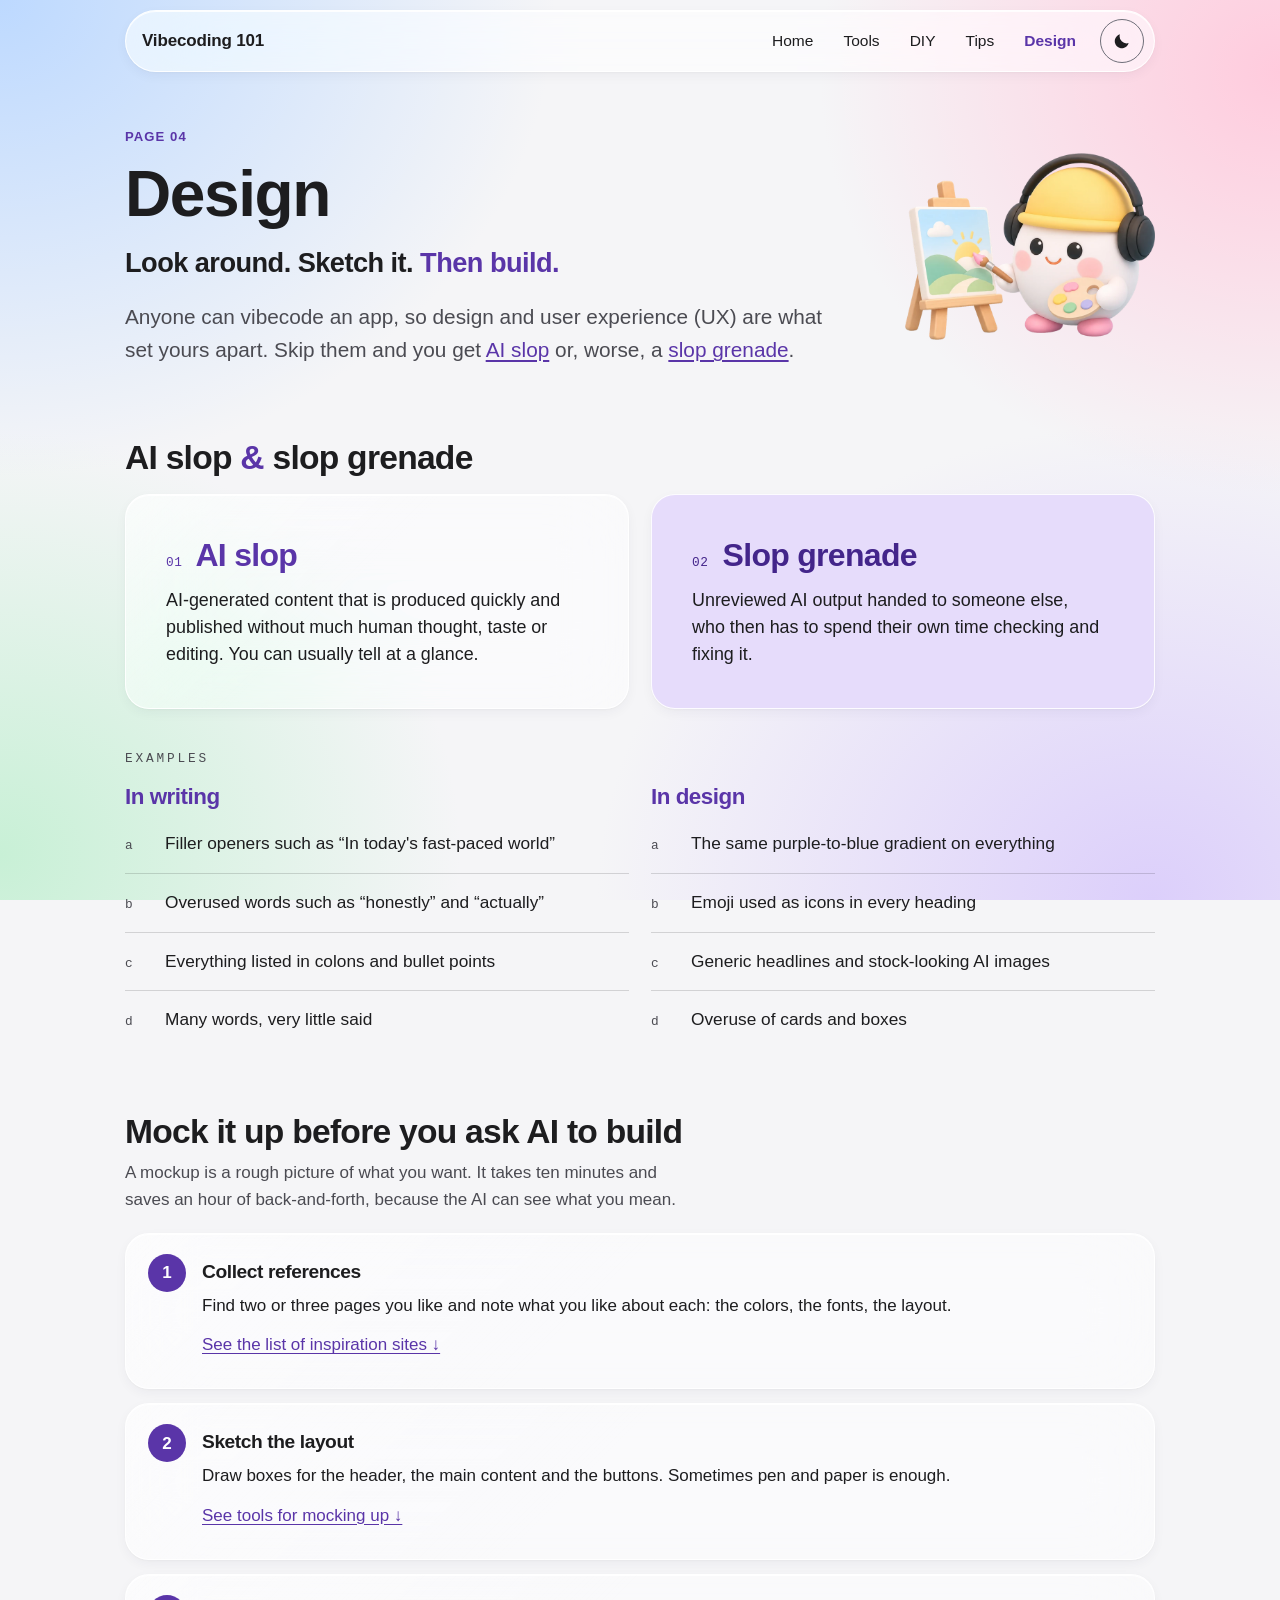
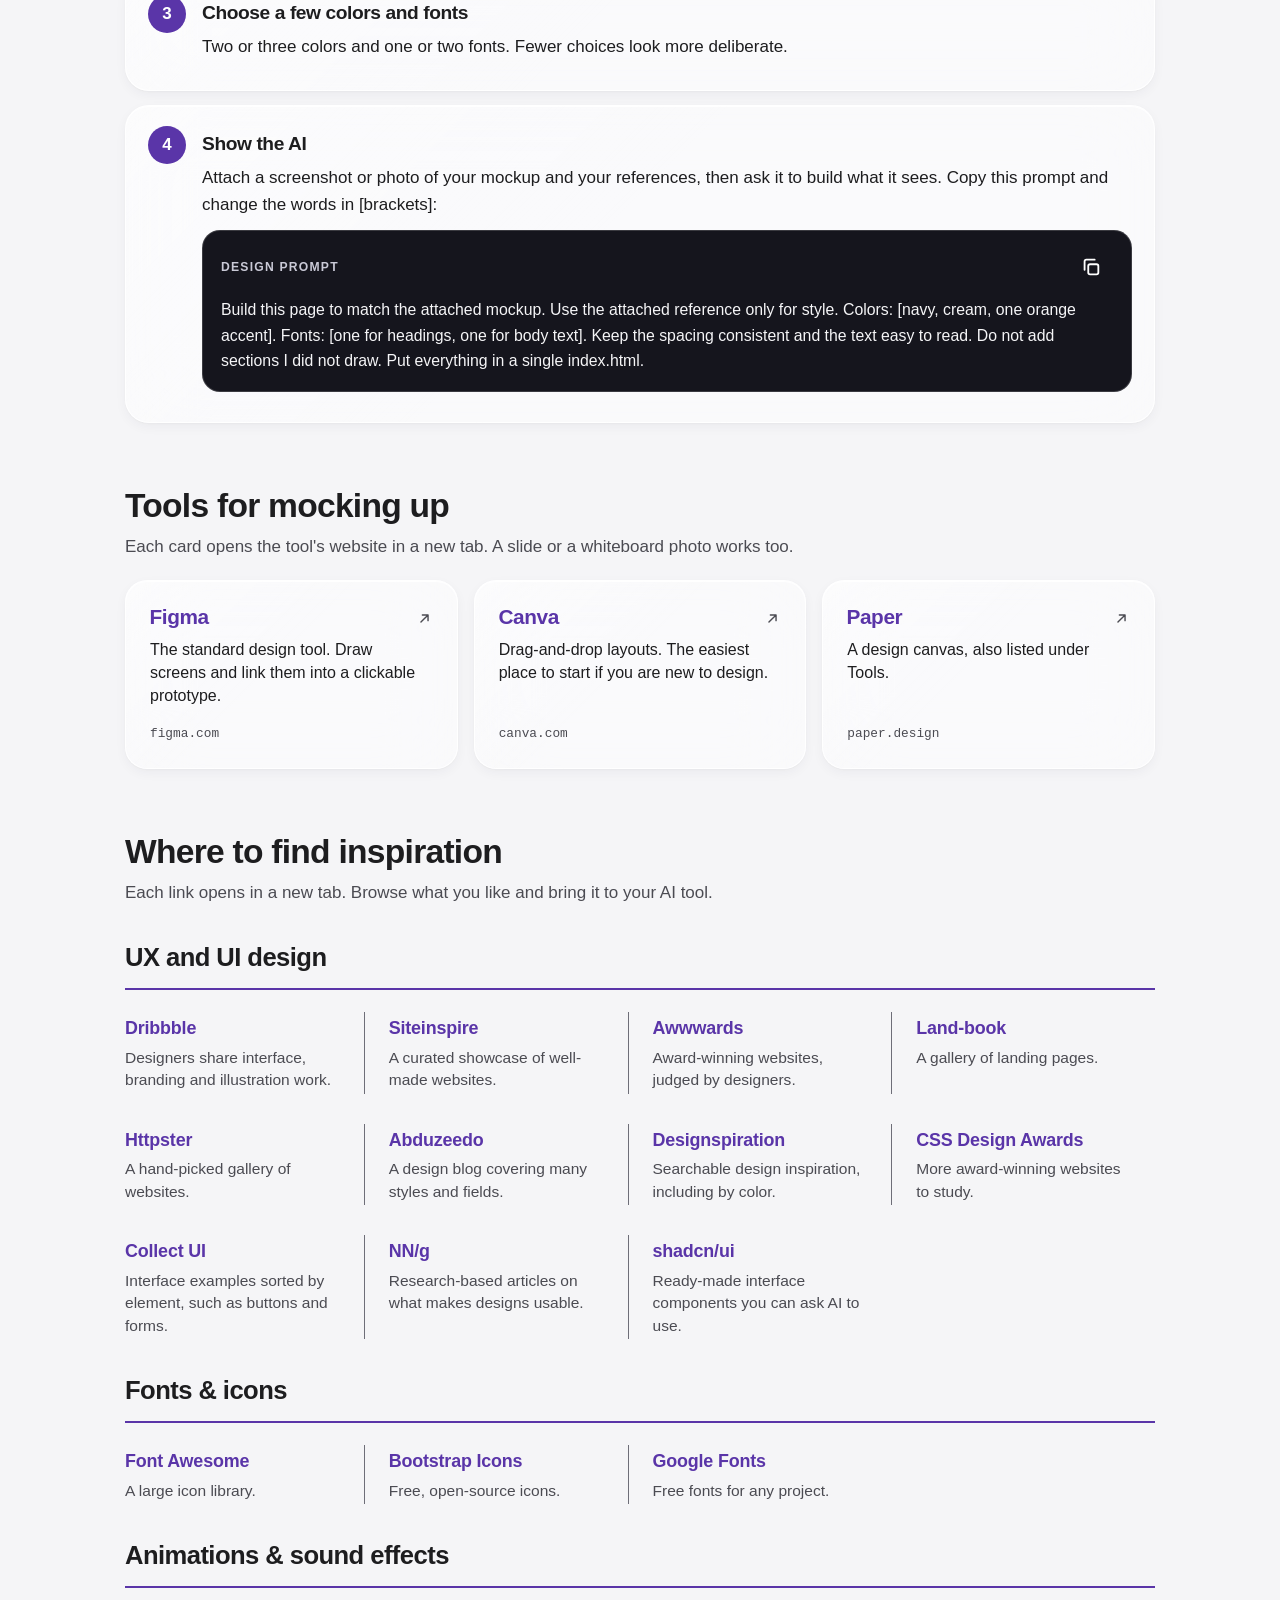
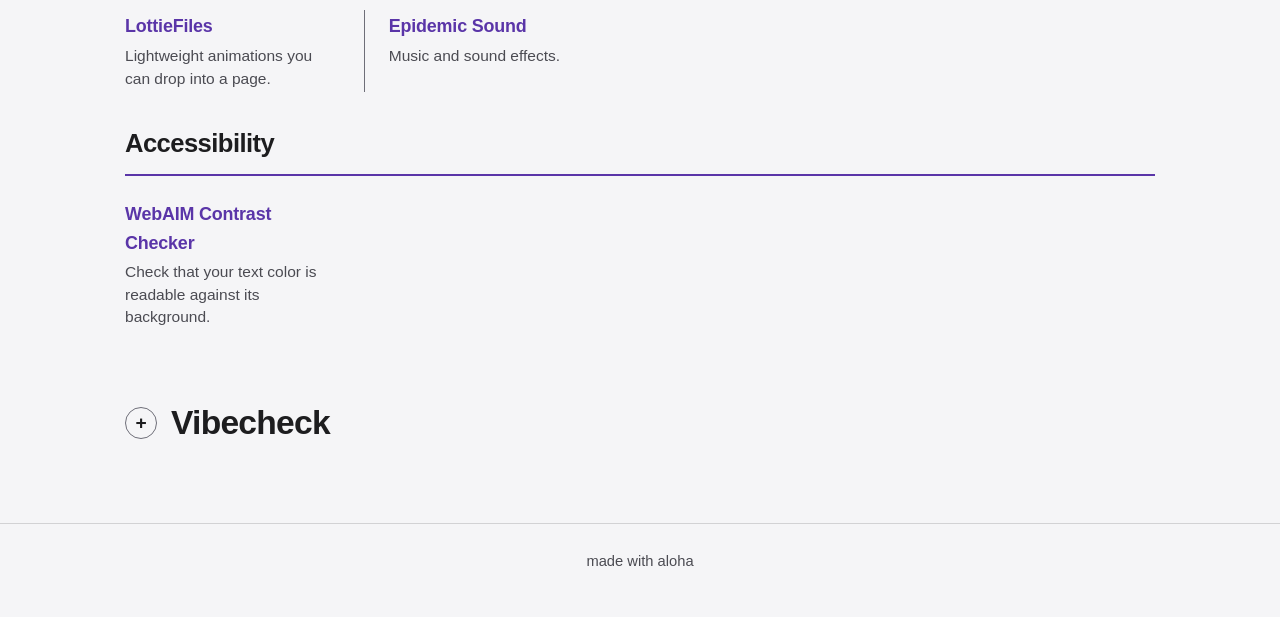
==== design.html @ 9051c8e0 "Subtler shadows, glassier surfaces, gentle hover tint, lighter set buttons and slop grenade card Co-" ====
<!DOCTYPE html>
<html lang="en">
<head>
  <meta charset="UTF-8">
  <meta name="viewport" content="width=device-width, initial-scale=1">
  <title>Design | Vibecoding 101</title>
  <meta name="description" content="Why design matters in the age of AI, what AI slop is, how to mock up an idea before building, and where to find inspiration.">
  <meta name="color-scheme" content="light dark">
  <link rel="icon" type="image/png" href="favicon.png?v=4">
  <link rel="apple-touch-icon" href="apple-touch-icon.png?v=4">
  <script>
    (function () {
      var t = null;
      try { t = localStorage.getItem('vc101-theme'); } catch (e) {}
      if (!t) t = window.matchMedia && window.matchMedia('(prefers-color-scheme: dark)').matches ? 'dark' : 'light';
      document.documentElement.setAttribute('data-theme', t);
    })();
  </script>
  <link rel="stylesheet" href="style.css?v=28">
</head>
<body>
  <a class="skip" href="#main">Skip to main content</a>
  <header class="topbar">
    <div class="wrap">
      <div class="bar glass">
        <a class="brand" href="./">Vibecoding 101</a>
        <button class="menu-btn" id="menuBtn" type="button" aria-label="Menu" aria-expanded="false" aria-controls="mainNav">
          <svg viewBox="0 0 24 24" aria-hidden="true" fill="none" stroke="currentColor" stroke-width="2" stroke-linecap="round"><path d="M4 7h16M4 12h16M4 17h16"/></svg>
        </button>
        <nav aria-label="Main" id="mainNav"><ul class="nav"><li><a href="./" title="Home"><svg class="nav-ico" viewBox="0 0 24 24" aria-hidden="true"><path d="M4 11l8-7 8 7v8a1 1 0 0 1-1 1h-4v-6H9v6H5a1 1 0 0 1-1-1z"/></svg><span class="nav-txt">Home</span></a></li><li><a href="tools" title="Tools"><svg class="nav-ico" viewBox="0 0 24 24" aria-hidden="true"><path d="M14.5 6.5a4 4 0 0 0-5.2 5.2L4 17v3h3l5.3-5.3a4 4 0 0 0 5.2-5.2l-2.6 2.6-2.4-.6-.6-2.4z"/></svg><span class="nav-txt">Tools</span></a></li><li><a href="diy" title="DIY"><svg class="nav-ico" viewBox="0 0 24 24" aria-hidden="true"><path d="M9 8l-4 4 4 4M15 8l4 4-4 4"/></svg><span class="nav-txt">DIY</span></a></li><li><a href="tips" title="Tips"><svg class="nav-ico" viewBox="0 0 24 24" aria-hidden="true"><path d="M9 18h6M10 21h4M12 3a6 6 0 0 0-3.5 10.9c.6.5 1 1.2 1 2.1h5c0-.9.4-1.6 1-2.1A6 6 0 0 0 12 3z"/></svg><span class="nav-txt">Tips</span></a></li><li><a href="design" title="Design" aria-current="page"><svg class="nav-ico" viewBox="0 0 24 24" aria-hidden="true"><path d="M4 20l1-4L16 5l3 3L8 19zM14 7l3 3"/></svg><span class="nav-txt">Design</span></a></li></ul></nav>
        <button class="theme" id="themeToggle" type="button" aria-label="Switch to dark mode">
          <svg class="moon" viewBox="0 0 24 24" aria-hidden="true" fill="currentColor"><path d="M20 14.5A8.5 8.5 0 0 1 9.5 4a8.5 8.5 0 1 0 10.5 10.5z"/></svg>
          <svg class="sun" viewBox="0 0 24 24" aria-hidden="true" fill="none" stroke="currentColor" stroke-width="2" stroke-linecap="round" hidden><circle cx="12" cy="12" r="4"/><path d="M12 2v2M12 20v2M2 12h2M20 12h2M5 5l1.5 1.5M17.5 17.5 19 19M19 5l-1.5 1.5M6.5 17.5 5 19"/></svg>
        </button>
      </div>
    </div>
  </header>
  <main id="main" class="wrap">
    <section class="hero" aria-labelledby="h1">
      <div>
        <p class="eyebrow">Page 04</p>
        <h1 id="h1">Design</h1>
        <p class="tagline">Look around. Sketch it. <span class="hl">Then build.</span></p>
        <p class="lede">Anyone can vibecode an app, so design and user experience (UX) are what set yours apart. Skip them and you get <a href="https://simonwillison.net/2024/May/8/slop/" target="_blank" rel="noopener">AI slop<span class="sr-only"> (opens in a new tab)</span></a> or, worse, a <a href="https://tech.co/news/what-is-slop-grenade" target="_blank" rel="noopener">slop grenade<span class="sr-only"> (opens in a new tab)</span></a>.</p>
      </div>
      <img class="hero-art md" src="images/mascot-design.webp?v=3" alt="" width="720" height="540">
    </section>

    <section aria-labelledby="slop-h">
      <h2 id="slop-h">AI slop <span class="hl">&amp;</span> slop grenade</h2>
      <div class="slop-cards">
        <div class="slop-card glass">
          <h3><span class="n" aria-hidden="true">01</span> AI slop</h3>
          <p>AI-generated content that is produced quickly and published without much human thought, taste or editing. You can usually tell at a glance.</p>
        </div>
        <div class="slop-card solid">
          <h3><span class="n" aria-hidden="true">02</span> Slop grenade</h3>
          <p>Unreviewed AI output handed to someone else, who then has to spend their own time checking and fixing it.</p>
        </div>
      </div>
      <p class="mono-label">Examples</p>
      <div class="spot-cols">
        <div>
          <h3>In writing</h3>
          <ol class="spot">
            <li>Filler openers such as &ldquo;In today's fast-paced world&rdquo;</li>
            <li>Overused words such as &ldquo;honestly&rdquo; and &ldquo;actually&rdquo;</li>
            <li>Everything listed in colons and bullet points</li>
            <li>Many words, very little said</li>
          </ol>
        </div>
        <div>
          <h3>In design</h3>
          <ol class="spot">
            <li>The same purple-to-blue gradient on everything</li>
            <li>Emoji used as icons in every heading</li>
            <li>Generic headlines and stock-looking AI images</li>
            <li>Overuse of cards and boxes</li>
          </ol>
        </div>
      </div>
    </section>

    <section aria-labelledby="mock-h">
      <h2 id="mock-h">Mock it up before you ask AI to build</h2>
      <p class="note">A mockup is a rough picture of what you want. It takes ten minutes and saves an hour of back&#8209;and&#8209;forth, because the AI can see what you mean.</p>
      <ol class="steps">
        <li class="glass">
          <h3>Collect references</h3>
          <p>Find two or three pages you like and note what you like about each: the colors, the fonts, the layout.</p>
          <p><a href="#insp-h">See the list of inspiration sites &darr;</a></p>
        </li>
        <li class="glass">
          <h3>Sketch the layout</h3>
          <p>Draw boxes for the header, the main content and the buttons. Sometimes pen and paper is enough.</p>
          <p><a href="#mocktools-h">See tools for mocking up &darr;</a></p>
        </li>
        <li class="glass">
          <h3>Choose a few colors and fonts</h3>
          <p>Two or three colors and one or two fonts. Fewer choices look more deliberate.</p>
        </li>
        <li class="glass">
          <h3>Show the AI</h3>
          <p>Attach a screenshot or photo of your mockup and your references, then ask it to build what it sees. Copy this prompt and change the words in [brackets]:</p>
          <div class="prompt">
            <div class="prompt-head"><span class="prompt-label">Design prompt</span><button class="copy" type="button" data-copy="p6" aria-label="Copy design prompt"><svg class="i-copy" viewBox="0 0 24 24" aria-hidden="true"><rect x="9" y="9" width="11" height="11" rx="2"/><path d="M5 15V6a2 2 0 0 1 2-2h9"/></svg><svg class="i-done" viewBox="0 0 24 24" aria-hidden="true"><path d="M5 12.5l4.5 4.5L19 7.5"/></svg></button></div>
            <p id="p6">Build this page to match the attached mockup. Use the attached reference only for style. Colors: [navy, cream, one orange accent]. Fonts: [one for headings, one for body text]. Keep the spacing consistent and the text easy to read. Do not add sections I did not draw. Put everything in a single index.html.</p>
          </div>
        </li>
      </ol>
    </section>

    <section aria-labelledby="mocktools-h">
      <h2 id="mocktools-h">Tools for mocking up</h2>
      <p class="note">Each card opens the tool's website in a new tab. A slide or a whiteboard photo works too.</p>
        <ul class="refgrid three">
          <li><a class="ref glass" href="https://www.figma.com/" target="_blank" rel="noopener"><span class="name">Figma<svg viewBox="0 0 24 24" aria-hidden="true"><path d="M7 17 17 7M9 7h8v8"/></svg></span><span class="desc">The standard design tool. Draw screens and link them into a clickable prototype.</span><span class="dom">figma.com</span><span class="sr-only"> (opens in a new tab)</span></a></li>
          <li><a class="ref glass" href="https://www.canva.com/" target="_blank" rel="noopener"><span class="name">Canva<svg viewBox="0 0 24 24" aria-hidden="true"><path d="M7 17 17 7M9 7h8v8"/></svg></span><span class="desc">Drag-and-drop layouts. The easiest place to start if you are new to design.</span><span class="dom">canva.com</span><span class="sr-only"> (opens in a new tab)</span></a></li>
          <li><a class="ref glass" href="https://paper.design/" target="_blank" rel="noopener"><span class="name">Paper<svg viewBox="0 0 24 24" aria-hidden="true"><path d="M7 17 17 7M9 7h8v8"/></svg></span><span class="desc">A design canvas, also listed under Tools.</span><span class="dom">paper.design</span><span class="sr-only"> (opens in a new tab)</span></a></li>
        </ul>
    </section>

    <section aria-labelledby="insp-h">
      <h2 id="insp-h">Where to find inspiration</h2>
      <p class="note">Each link opens in a new tab. Browse what you like and bring it to your AI tool.</p>
      <h3 class="rule">UX and UI design</h3>
      <div class="vwrap"><ul class="vgrid">
        <li><a href="https://dribbble.com/" target="_blank" rel="noopener">Dribbble<span class="sr-only"> (opens in a new tab)</span></a><span>Designers share interface, branding and illustration work.</span></li>
        <li><a href="https://www.siteinspire.com/" target="_blank" rel="noopener">Siteinspire<span class="sr-only"> (opens in a new tab)</span></a><span>A curated showcase of well-made websites.</span></li>
        <li><a href="https://www.awwwards.com/" target="_blank" rel="noopener">Awwwards<span class="sr-only"> (opens in a new tab)</span></a><span>Award-winning websites, judged by designers.</span></li>
        <li><a href="https://land-book.com/" target="_blank" rel="noopener">Land-book<span class="sr-only"> (opens in a new tab)</span></a><span>A gallery of landing pages.</span></li>
        <li><a href="https://httpster.net/" target="_blank" rel="noopener">Httpster<span class="sr-only"> (opens in a new tab)</span></a><span>A hand-picked gallery of websites.</span></li>
        <li><a href="https://abduzeedo.com/" target="_blank" rel="noopener">Abduzeedo<span class="sr-only"> (opens in a new tab)</span></a><span>A design blog covering many styles and fields.</span></li>
        <li><a href="https://www.designspiration.com/" target="_blank" rel="noopener">Designspiration<span class="sr-only"> (opens in a new tab)</span></a><span>Searchable design inspiration, including by color.</span></li>
        <li><a href="https://www.cssdesignawards.com/" target="_blank" rel="noopener">CSS Design Awards<span class="sr-only"> (opens in a new tab)</span></a><span>More award-winning websites to study.</span></li>
        <li><a href="https://collectui.com/" target="_blank" rel="noopener">Collect UI<span class="sr-only"> (opens in a new tab)</span></a><span>Interface examples sorted by element, such as buttons and forms.</span></li>
        <li><a href="https://www.nngroup.com/articles/" target="_blank" rel="noopener">NN/g<span class="sr-only"> (opens in a new tab)</span></a><span>Research-based articles on what makes designs usable.</span></li>
        <li><a href="https://ui.shadcn.com/docs/components" target="_blank" rel="noopener">shadcn/ui<span class="sr-only"> (opens in a new tab)</span></a><span>Ready-made interface components you can ask AI to use.</span></li>
      </ul></div>
      <h3 class="rule">Fonts &amp; icons</h3>
      <div class="vwrap"><ul class="vgrid">
        <li><a href="https://fontawesome.com/" target="_blank" rel="noopener">Font Awesome<span class="sr-only"> (opens in a new tab)</span></a><span>A large icon library.</span></li>
        <li><a href="https://icons.getbootstrap.com/" target="_blank" rel="noopener">Bootstrap Icons<span class="sr-only"> (opens in a new tab)</span></a><span>Free, open-source icons.</span></li>
        <li><a href="https://fonts.google.com/" target="_blank" rel="noopener">Google Fonts<span class="sr-only"> (opens in a new tab)</span></a><span>Free fonts for any project.</span></li>
      </ul></div>
      <h3 class="rule">Animations &amp; sound effects</h3>
      <div class="vwrap"><ul class="vgrid">
        <li><a href="https://lottiefiles.com/" target="_blank" rel="noopener">LottieFiles<span class="sr-only"> (opens in a new tab)</span></a><span>Lightweight animations you can drop into a page.</span></li>
        <li><a href="https://www.epidemicsound.com/" target="_blank" rel="noopener">Epidemic Sound<span class="sr-only"> (opens in a new tab)</span></a><span>Music and sound effects.</span></li>
      </ul></div>
      <h3 class="rule">Accessibility</h3>
      <div class="vwrap"><ul class="vgrid">
        <li><a href="https://webaim.org/resources/contrastchecker/" target="_blank" rel="noopener">WebAIM Contrast Checker<span class="sr-only"> (opens in a new tab)</span></a><span>Check that your text color is readable against its background.</span></li>
      </ul></div>
    </section>

    <section aria-labelledby="check-h">
      <details class="vibe"><summary><h2 id="check-h">Vibecheck</h2></summary>
      <div class="quiz">
        <fieldset class="q glass">
          <legend><span class="qn">Question 1 of 2</span>Which best describes AI slop?</legend>
          <div class="opts">
            <label class="opt"><input type="radio" name="design-q1" data-fb=" Not everything made with AI is slop. It becomes slop when nobody puts thought, taste or editing into it."><span>Any content made with the help of AI.</span></label>
            <label class="opt"><input type="radio" name="design-q1" data-correct data-fb=" The problem is the missing human care, not the use of AI."><span>AI-generated content published quickly without much human thought, taste or editing.</span></label>
            <label class="opt"><input type="radio" name="design-q1" data-fb=" Bugs happen in any code. Slop is about low-effort content that nobody reviewed or refined."><span>Code that has a bug in it.</span></label>
          </div>
          <button class="btn small check" type="button">Check answer</button>
          <p class="feedback" role="status"></p>
        </fieldset>
        <fieldset class="q glass">
          <legend><span class="qn">Question 2 of 2</span>Why do UX and design matter more now than before?</legend>
          <div class="opts">
            <label class="opt"><input type="radio" name="design-q2" data-fb=" It can. That is why building is no longer what makes an app stand out."><span>Because AI cannot write working code.</span></label>
            <label class="opt"><input type="radio" name="design-q2" data-correct data-fb=" When building is easy for everyone, care for the user experience is the difference."><span>Because anyone can build an app, so the look and feel is what sets yours apart.</span></label>
            <label class="opt"><input type="radio" name="design-q2" data-fb=" Tool prices are not the reason. Building got easy, so design is where the difference shows."><span>Because design tools recently became free.</span></label>
          </div>
          <button class="btn small check" type="button">Check answer</button>
          <p class="feedback" role="status"></p>
        </fieldset>
      </div>
      </details>
    </section>

  </main>
  <footer>
    <div class="wrap">made with aloha</div>
  </footer>
  <script src="app.js?v=28"></script>
</body>
</html>
---- style.css ----
/* Vibecoding 101 — glass design system. Light and dark themes. */
:root {
  color-scheme: light;
  --bg: #f5f5f7;
  --text: #1d1d1f;
  --muted: #4b4b52;
  --accent: #5a35a8;
  --accent-ink: #ffffff;
  --accent-hover: #47288a;
  --focus: #3d1f8a;
  --glass: rgba(255, 255, 255, 0.46);
  --glass-hover: rgba(255, 255, 255, 0.64);
  --glass-strong: rgba(255, 255, 255, 0.58);
  --glass-border: rgba(255, 255, 255, 0.9);
  --hairline: rgba(0, 0, 0, 0.14);
  --control-border: #6e6e78;
  --shadow: 0 1px 2px rgba(0, 0, 0, 0.03), 0 4px 12px rgba(31, 22, 70, 0.045);
  --chip: rgba(0, 0, 0, 0.07);
  --sheen: rgba(255, 255, 255, 0.38);
  --edge: rgba(255, 255, 255, 0.85);
  --blob1: #bdd9ff;
  --blob2: #ffcbdd;
  --blob3: #dccffb;
  --blob4: #c8f0d6;
  --tag-neutral-bg: #e6e6ec; --tag-neutral: #2f2f37;
  --tag-easy-bg: #d3f1df; --tag-easy: #0a5230;
  --tag-google-bg: #fdebc0; --tag-google: #5e3c00;
  --tag-special-bg: #e6dcfb; --tag-special: #43258a;
  --good-bg: #dcf5e6; --good: #0a5230; --good-border: #1c7a4a;
  --bad-bg: #fde4e4; --bad: #8a1c1c; --bad-border: #b53030;
  --x-bg: #ffffff; --x-text: #0f1419; --x-meta: #536471; --x-line: #cfd9de;
  --x-like: #c3125f; --x-mark: #0f6cbd; --x-badge: #0f6cbd;
}
html[data-theme="dark"] {
  color-scheme: dark;
  --bg: #0a0a10;
  --text: #f5f5f7;
  --muted: #c3c3cf;
  --accent: #cbb6ff;
  --accent-ink: #1a1033;
  --accent-hover: #e0d3ff;
  --focus: #e0d3ff;
  --glass: rgba(34, 34, 48, 0.42);
  --glass-hover: rgba(58, 58, 80, 0.5);
  --glass-strong: rgba(26, 26, 38, 0.56);
  --glass-border: rgba(255, 255, 255, 0.14);
  --hairline: rgba(255, 255, 255, 0.18);
  --control-border: #b0b0be;
  --shadow: 0 1px 2px rgba(0, 0, 0, 0.25), 0 4px 12px rgba(0, 0, 0, 0.2);
  --chip: rgba(255, 255, 255, 0.12);
  --sheen: rgba(255, 255, 255, 0.05);
  --edge: rgba(255, 255, 255, 0.16);
  --blob1: #1d3170;
  --blob2: #561f4e;
  --blob3: #382573;
  --blob4: #0f4541;
  --tag-neutral-bg: #34343f; --tag-neutral: #ececf3;
  --tag-easy-bg: #123f2a; --tag-easy: #a6f2c9;
  --tag-google-bg: #4a3608; --tag-google: #ffdd8f;
  --tag-special-bg: #33235e; --tag-special: #dacbff;
  --good-bg: #0f3423; --good: #b4f5d2; --good-border: #4fc48a;
  --bad-bg: #3d1414; --bad: #ffc9c9; --bad-border: #e57373;
  --x-bg: #000000; --x-text: #e7e9ea; --x-meta: #8b98a5; --x-line: #2f3336;
  --x-like: #f91880; --x-mark: #1d9bf0; --x-badge: #1d9bf0;
}

*, *::before, *::after { box-sizing: border-box; }
html { scroll-behavior: smooth; -webkit-text-size-adjust: 100%; }
body {
  margin: 0;
  min-height: 100vh;
  background: var(--bg);
  color: var(--text);
  font-family: -apple-system, BlinkMacSystemFont, "SF Pro Text", "SF Pro Display", "Helvetica Neue", "Segoe UI", Roboto, Arial, sans-serif;
  font-size: 1.0625rem;
  line-height: 1.6;
  -webkit-font-smoothing: antialiased;
}
body::before {
  content: "";
  position: fixed;
  inset: 0;
  z-index: -1;
  background:
    radial-gradient(70vmax 60vmax at 0% 0%, var(--blob1), transparent 62%),
    radial-gradient(60vmax 55vmax at 100% 8%, var(--blob2), transparent 60%),
    radial-gradient(70vmax 60vmax at 90% 100%, var(--blob3), transparent 62%),
    radial-gradient(60vmax 55vmax at 0% 95%, var(--blob4), transparent 60%),
    var(--bg);
}
img { max-width: 100%; height: auto; display: block; }
a { color: var(--accent); text-underline-offset: 3px; }
a:hover { color: var(--accent-hover); }
:focus-visible { outline: 3px solid var(--focus); outline-offset: 3px; border-radius: 8px; }
.sr-only { position: absolute; width: 1px; height: 1px; padding: 0; margin: -1px; overflow: hidden; clip: rect(0, 0, 0, 0); white-space: nowrap; border: 0; }
.skip { position: absolute; left: 12px; top: -80px; z-index: 50; background: var(--accent); color: var(--accent-ink); padding: 12px 18px; border-radius: 12px; font-weight: 600; }
.skip:focus { top: 12px; color: var(--accent-ink); }

.wrap { width: min(1080px, 100% - 40px); margin-inline: auto; }
.narrow { width: min(800px, 100% - 40px); }

/* Glass surface */
.glass {
  background: var(--glass);
  background-image: linear-gradient(135deg, var(--sheen), transparent 45%);
  -webkit-backdrop-filter: blur(36px) saturate(200%);
  backdrop-filter: blur(36px) saturate(200%);
  transition: background-color 0.2s ease, transform 0.2s ease;
  border: 1px solid var(--glass-border);
  box-shadow: var(--shadow), inset 0 1px 0 var(--edge);
  border-radius: 24px;
}

/* Top bar */
.topbar { position: sticky; top: 0; z-index: 20; padding: 10px 0; }
.bar { display: flex; align-items: center; gap: 10px; padding: 8px 10px 8px 16px; border-radius: 999px; background: var(--glass-strong); }
.brand { display: inline-flex; align-items: center; gap: 8px; font-weight: 700; letter-spacing: -0.01em; color: var(--text); text-decoration: none; min-height: 44px; margin-right: auto; white-space: nowrap; }
.brand:hover { color: var(--text); }
.nav { display: flex; gap: 2px; list-style: none; margin: 0; padding: 0; }
.nav a { display: inline-flex; align-items: center; min-height: 44px; padding: 0 14px; border-radius: 999px; color: var(--text); text-decoration: none; font-weight: 500; font-size: 0.97rem; white-space: nowrap; }
.nav a:hover { color: var(--accent); }
.nav a[aria-current="page"] { color: var(--accent); font-weight: 700; }

/* Type */
h1, h2, h3 { letter-spacing: -0.022em; line-height: 1.12; margin: 0; }
h1 { font-size: clamp(2.2rem, 6.4vw, 4rem); font-weight: 700; }
h1 .hl { color: var(--accent); }
h2 { font-size: clamp(1.55rem, 3.6vw, 2.1rem); font-weight: 700; margin: 0 0 8px; }
h3 { font-size: 1.2rem; font-weight: 650; line-height: 1.25; }
p { margin: 0 0 12px; text-wrap: pretty; }
h1, h2, h3, .lede, .note, .tagline { text-wrap: balance; }
.eyebrow { font-size: 0.82rem; font-weight: 700; letter-spacing: 0.08em; text-transform: uppercase; color: var(--accent); margin: 0 0 12px; }
.lede + .lede { margin-top: 12px; }
.card .plain { color: var(--muted); }
.card.define h3 { font-size: 1.45rem; margin-bottom: 8px; }
.lede { font-size: clamp(1.1rem, 2.2vw, 1.3rem); color: var(--muted); max-width: 38em; margin: 16px 0 0; }
.note { color: var(--muted); margin: 0 0 20px; max-width: 44em; }
section { margin-top: 64px; }
section:first-child { margin-top: 0; }

/* Hero */
.hero { display: grid; grid-template-columns: 1fr auto; align-items: center; gap: 32px; padding: 44px 0 8px; margin-top: 0; }
.hero-art.lg { width: clamp(220px, 34vw, 400px); }
.hero-art.md { width: clamp(150px, 22vw, 250px); }
.hero-art.sm { width: clamp(120px, 16vw, 190px); }
.meta { display: flex; flex-wrap: wrap; gap: 8px; list-style: none; padding: 0; margin: 20px 0 0; }
.meta li { background: var(--glass); border: 1px solid var(--glass-border); border-radius: 999px; padding: 6px 14px; font-size: 0.9rem; font-weight: 600; }
.actions { display: flex; flex-wrap: wrap; gap: 12px; margin-top: 26px; }
.btn { display: inline-flex; align-items: center; justify-content: center; gap: 8px; min-height: 48px; padding: 0 24px; border-radius: 999px; border: 1px solid transparent; background: var(--accent); color: var(--accent-ink); font: inherit; font-weight: 600; text-decoration: none; cursor: pointer; }
.btn:hover { background: var(--accent-hover); color: var(--accent-ink); }
.btn.ghost { background: transparent; color: var(--text); border-color: var(--control-border); }
.btn.ghost:hover { background: var(--chip); color: var(--text); }
.btn.small { min-height: 44px; padding: 0 18px; font-size: 0.95rem; }

/* Cards and grids */
.panel { padding: clamp(20px, 3.4vw, 32px); }
.cols { display: grid; grid-template-columns: repeat(auto-fit, minmax(240px, 1fr)); gap: 16px; }
.cols.two { grid-template-columns: repeat(2, minmax(0, 1fr)); }
.cols.three { grid-template-columns: repeat(3, minmax(0, 1fr)); }
.card { padding: 22px; }
.card h3 { margin-bottom: 6px; }
.card p:last-child { margin-bottom: 0; }
.card p { color: var(--muted); }
.plain { margin: 0; padding-left: 22px; }
.plain li { margin-bottom: 6px; }

/* Theme toggle: icon only */
.theme { flex: none; display: inline-grid; place-items: center; width: 44px; height: 44px; padding: 0; border-radius: 50%; border: 1px solid var(--control-border); background: transparent; color: var(--text); cursor: pointer; }
.theme:hover { background: var(--chip); }
.theme svg { width: 20px; height: 20px; }
.menu-btn { display: none; flex: none; place-items: center; width: 44px; height: 44px; padding: 0; border-radius: 50%; border: 1px solid var(--control-border); background: transparent; color: var(--text); cursor: pointer; }
.menu-btn:hover { background: var(--chip); }
.menu-btn svg { width: 20px; height: 20px; }

/* X-style post (always dark, like X) */
.xpost { margin: 0 auto; max-width: 640px; background: #000; color: #fff; border: 1px solid #2f3336; border-radius: 40px; padding: 30px 34px 26px; box-shadow: var(--shadow); font-family: -apple-system, BlinkMacSystemFont, "Segoe UI", Roboto, Helvetica, Arial, sans-serif; }
.xhead { display: flex; align-items: center; gap: 16px; }
.xavatar { flex: none; width: 64px; height: 64px; border-radius: 50%; object-fit: cover; }
.xname { font-size: 1.3rem; font-weight: 500; display: flex; align-items: center; gap: 8px; line-height: 1.3; }
.xname svg { flex: none; width: 26px; height: 26px; }
.xname .seal { fill: #1d9bf0; }
.xhandle { display: inline-flex; align-items: center; min-height: 28px; color: #c4cfd6; font-size: 1.15rem; text-underline-offset: 4px; }
.xhandle:hover { color: #fff; }
.xpost blockquote { margin: 22px 0 18px; text-align: center; font-size: clamp(1.2rem, 3.2vw, 1.5rem); line-height: 1.4; }
.xpost blockquote p { margin: 0; }
.xpost figcaption { text-align: center; color: #aab4bd; font-size: 0.92rem; }
.xpost figcaption a { color: #6cc0ff; }
.xpost a:focus-visible { outline-color: #fff; }

/* Home doors */
.doors { display: grid; grid-template-columns: repeat(2, minmax(0, 1fr)); gap: 18px; }
.door { display: block; padding: 28px; color: var(--text); text-decoration: none; transition: transform 0.2s ease; }
.door:hover { transform: translateY(-3px); color: var(--text); }
.door .num { font-weight: 700; font-size: 0.85rem; letter-spacing: 0.1em; color: var(--accent); }
.door h2 { margin: 6px 0 8px; }
.door p { color: var(--muted); margin: 0 0 16px; }
.door .go { font-weight: 650; color: var(--accent); }
.h3 { font-size: 1.2rem; }
.sub { font-size: clamp(1.35rem, 3vw, 1.7rem); margin: 44px 0 8px; }
.tips-head { display: grid; grid-template-columns: 1fr auto; gap: 24px; align-items: center; }
.tips-head img { width: clamp(140px, 20vw, 210px); }

/* Tools */
.filter { display: inline-flex; align-items: center; gap: 10px; min-height: 48px; padding: 0 18px; border-radius: 999px; font-weight: 600; font-size: 0.97rem; cursor: pointer; }
.filter input { width: 20px; height: 20px; accent-color: var(--accent); }
.filter-row { display: flex; flex-wrap: wrap; align-items: center; gap: 14px; margin-bottom: 18px; }
.count { color: var(--muted); font-size: 0.95rem; margin: 0; }
.grid { list-style: none; margin: 0; padding: 0; display: grid; grid-template-columns: repeat(auto-fill, minmax(220px, 1fr)); gap: 14px; }
.grid.wide { grid-template-columns: repeat(auto-fill, minmax(260px, 1fr)); }
.tool { display: flex; flex-direction: column; gap: 4px; height: 100%; min-height: 104px; padding: 18px 20px; border-radius: 20px; color: var(--text); text-decoration: none; transition: transform 0.2s ease; }
.tool:hover { transform: translateY(-3px); color: var(--text); }
.tool .name { font-weight: 650; font-size: 1.14rem; letter-spacing: -0.015em; display: flex; justify-content: space-between; gap: 8px; }
.tool .name svg { flex: none; width: 16px; height: 16px; margin-top: 6px; stroke: var(--muted); fill: none; stroke-width: 2; stroke-linecap: round; stroke-linejoin: round; }
.tool .url { color: var(--muted); font-size: 0.9rem; overflow-wrap: anywhere; }
.tool .desc { color: var(--muted); font-size: 0.95rem; margin-top: 4px; }
.tags { display: flex; flex-wrap: wrap; gap: 6px; margin-top: auto; padding-top: 10px; }
.tag { font-size: 0.78rem; font-weight: 650; padding: 3px 10px; border-radius: 999px; background: var(--tag-neutral-bg); color: var(--tag-neutral); }
.tag.easy { background: var(--tag-easy-bg); color: var(--tag-easy); }
.tag.google { background: var(--tag-google-bg); color: var(--tag-google); }
.tag.special { background: var(--tag-special-bg); color: var(--tag-special); }
[hidden] { display: none !important; }
.source { margin: 18px 0 0; font-size: 0.95rem; color: var(--muted); }

/* Steps */
.steps { list-style: none; counter-reset: step; margin: 0; padding: 0; display: grid; gap: 14px; }
.steps > li { counter-increment: step; position: relative; padding: 22px 22px 18px 76px; }
.steps > li::before { content: counter(step); position: absolute; left: 22px; top: 20px; width: 38px; height: 38px; border-radius: 50%; background: var(--accent); color: var(--accent-ink); font-weight: 700; display: grid; place-items: center; }
.steps h3 { margin: 4px 0 8px; }
.steps ol, .steps ul { margin: 0 0 12px; padding-left: 22px; }
.steps li li { margin-bottom: 5px; }
.ui, kbd { color: var(--text); display: inline-block; background: var(--chip); border: 1px solid var(--hairline); border-radius: 7px; padding: 0 7px; font: inherit; font-size: 0.92em; font-weight: 600; white-space: nowrap; }
code { color: var(--text); background: var(--chip); border-radius: 6px; padding: 1px 6px; font-family: ui-monospace, "SF Mono", Menlo, Consolas, monospace; font-size: 0.9em; overflow-wrap: anywhere; }
.prompt { background: #15151d; color: #f5f5f7; border: 1px solid rgba(255, 255, 255, 0.16); border-radius: 18px; padding: 14px 18px 18px; margin: 12px 0; }
.prompt-head { display: flex; align-items: center; justify-content: space-between; gap: 12px; margin-bottom: 8px; }
.prompt-label { font-size: 0.76rem; font-weight: 700; letter-spacing: 0.1em; text-transform: uppercase; color: #c9c9d6; }
.prompt p { margin: 0; font-size: 0.99rem; }
.copy { flex: none; display: inline-grid; place-items: center; width: 44px; height: 44px; padding: 0; border: 0; border-radius: 10px; background: transparent; color: #ffffff; cursor: pointer; }
.copy:hover { background: rgba(255, 255, 255, 0.14); }
.go-link { display: inline-flex; align-items: center; min-height: 44px; font-size: 1.1rem; font-weight: 650; color: var(--accent); text-decoration: none; }
.go-link:hover { text-decoration: underline; color: var(--accent-hover); }
.copy svg { width: 22px; height: 22px; fill: none; stroke: currentColor; stroke-width: 2; stroke-linecap: round; stroke-linejoin: round; }
.copy .i-done, .copy.copied .i-copy { display: none; }
.copy.copied .i-done { display: block; }
.prompt .copy:focus-visible { outline-color: #ffffff; }
.callout { background: var(--chip); border-radius: 14px; padding: 12px 16px; margin: 12px 0; }
.bulb { margin-right: 2px; }
.callout p:last-child { margin: 0; }

/* Quiz */
.quiz { display: grid; gap: 16px; }
.q { margin: 0; padding: clamp(18px, 3vw, 26px); min-width: 0; }
.q legend { float: left; width: 100%; padding: 0; margin-bottom: 14px; font-weight: 650; font-size: 1.1rem; line-height: 1.35; }
.q legend .qn { display: block; font-size: 0.78rem; font-weight: 700; letter-spacing: 0.08em; text-transform: uppercase; color: var(--accent); margin-bottom: 4px; }
.opts { clear: both; display: grid; gap: 8px; }
.opt { display: flex; align-items: flex-start; gap: 12px; min-height: 48px; padding: 11px 14px; border: 1px solid var(--control-border); border-radius: 14px; cursor: pointer; }
.opt:hover { background: var(--chip); }
.opt input { flex: none; width: 20px; height: 20px; margin-top: 3px; accent-color: var(--accent); }
.opt:has(input:checked) { border-color: var(--accent); box-shadow: inset 0 0 0 1px var(--accent); }
.q .btn { margin-top: 14px; }
.feedback { margin: 14px 0 0; padding: 12px 16px; border-radius: 14px; border: 1px solid var(--bad-border); background: var(--bad-bg); color: var(--bad); }
.feedback.ok { border-color: var(--good-border); background: var(--good-bg); color: var(--good); }
.feedback:empty { display: none; }
.feedback strong { display: block; }

/* Core concepts glossary */
.concepts h3 { font-size: 1.35rem; margin-bottom: 4px; }
.concepts h4 { font-size: 0.8rem; font-weight: 700; letter-spacing: 0.08em; text-transform: uppercase; color: var(--accent); margin: 22px 0 4px; }
.concepts dl { margin: 0; }
.concept { display: grid; grid-template-columns: 120px 1fr; gap: 4px 20px; padding: 14px 0; border-top: 1px solid var(--hairline); }
.concept dt { font-weight: 700; font-size: 1.08rem; }
.concept dt .full { display: block; font-weight: 500; font-size: 0.85rem; color: var(--muted); }
.concept dd { margin: 0; min-width: 0; }
.concept dd p { margin: 0; }
.concept .like { color: var(--muted); font-size: 0.97rem; margin-top: 6px; }
.like-tag { display: inline-block; font-size: 0.72rem; font-weight: 700; letter-spacing: 0.06em; text-transform: uppercase; padding: 1px 8px; margin-right: 4px; border-radius: 999px; background: var(--tag-special-bg); color: var(--tag-special); }
.tree { margin: 10px 0 0; padding: 12px 16px; border-radius: 12px; background: #15151d; color: #f5f5f7; font-family: ui-monospace, "SF Mono", Menlo, Consolas, monospace; font-size: 0.9rem; line-height: 1.5; overflow-x: auto; }
.steps + .sub, .concepts + .sub { margin-top: 32px; }

.callout.tip { margin-top: 18px; }

.tagline { font-size: clamp(1.25rem, 3vw, 1.7rem); font-weight: 650; letter-spacing: -0.02em; margin: 10px 0 0; }
.tagline .hl { color: var(--accent); }
.ideas { list-style: none; margin: 0; padding: 0; display: grid; grid-template-columns: repeat(2, minmax(0, 1fr)); gap: 8px 40px; }
.ideas > li { border-top: 2px solid var(--accent); padding: 16px 0 18px; }
.ideas h3 { margin: 0 0 6px; }
.ideas p { margin: 0; color: var(--muted); }
.idea-n { display: block; font-size: 0.82rem; font-weight: 700; letter-spacing: 0.1em; color: var(--accent); margin-bottom: 6px; }

/* Link lists */
.group { font-size: 0.82rem; font-weight: 700; letter-spacing: 0.08em; text-transform: uppercase; color: var(--accent); margin: 30px 0 12px; }
.links { list-style: none; margin: 0; padding: 0; display: grid; grid-template-columns: repeat(2, minmax(0, 1fr)); column-gap: 40px; }
.links li { display: grid; grid-template-columns: minmax(120px, 34%) 1fr; gap: 14px; align-items: baseline; padding: 12px 0; border-top: 1px solid var(--hairline); }
.links a, .links strong { font-weight: 650; }
.links a { display: inline-block; padding: 4px 0; }
.links span { color: var(--muted); font-size: 0.97rem; }

/* Reference tables */
.reftable { width: 100%; border-collapse: collapse; margin-top: 30px; }
.reftable caption { text-align: left; font-size: 0.82rem; font-weight: 700; letter-spacing: 0.08em; text-transform: uppercase; color: var(--accent); padding-bottom: 8px; border-bottom: 2px solid var(--accent); }
.reftable th, .reftable td { text-align: left; vertical-align: top; padding: 12px 0; border-bottom: 1px solid var(--hairline); }
.reftable th { width: 32%; padding-right: 20px; font-weight: 650; }
.reftable th a { display: inline-block; }
.reftable td { color: var(--muted); }
.terms h3 { color: var(--accent); font-size: 1.35rem; }
.terms .plain { color: var(--muted); margin-top: 4px; }
.terms .plain li { margin-bottom: 4px; }

/* Slop section */
h2 .hl { color: var(--accent); }
.slop-cards { display: grid; grid-template-columns: repeat(2, minmax(0, 1fr)); gap: 22px; margin-top: 18px; }
.slop-card { padding: clamp(24px, 3.4vw, 40px); border-radius: 24px; }
.slop-card h3 { font-size: clamp(1.5rem, 3vw, 2rem); color: var(--accent); margin-bottom: 12px; }
.slop-card .n { font-family: ui-monospace, "SF Mono", Menlo, Consolas, monospace; font-size: 0.8rem; font-weight: 500; letter-spacing: 0.04em; margin-right: 6px; vertical-align: baseline; }
.slop-card p { margin: 0; font-size: 1.12rem; line-height: 1.5; }
.slop-card.solid { background: var(--tag-special-bg); color: var(--text); border: 1px solid var(--glass-border); box-shadow: var(--shadow); }
.slop-card.solid h3 { color: var(--tag-special); }
.mono-label { font-family: ui-monospace, "SF Mono", Menlo, Consolas, monospace; font-size: 0.8rem; letter-spacing: 0.22em; text-transform: uppercase; color: var(--muted); margin: 40px 0 14px; }
.spot-cols { display: grid; grid-template-columns: repeat(2, minmax(0, 1fr)); gap: 22px; }
.spot-cols h3 { color: var(--accent); font-size: 1.4rem; margin-bottom: 4px; }
.spot { list-style: none; margin: 0; padding: 0; counter-reset: spot; }
.spot li { counter-increment: spot; display: grid; grid-template-columns: 40px 1fr; align-items: baseline; padding: 15px 0; border-bottom: 1px solid var(--hairline); font-size: 1.08rem; }
.spot li:last-child { border-bottom: 0; }
.spot li::before { content: counter(spot, lower-alpha); font-family: ui-monospace, "SF Mono", Menlo, Consolas, monospace; font-size: 0.8rem; color: var(--muted); }

/* Reference cards */
.rule { font-size: clamp(1.3rem, 2.6vw, 1.6rem); padding-bottom: 14px; border-bottom: 2px solid var(--accent); margin: 36px 0 22px; }
.refgrid { list-style: none; margin: 0; padding: 0; display: grid; grid-template-columns: repeat(4, minmax(0, 1fr)); gap: 16px; }
.refgrid.three { grid-template-columns: repeat(3, minmax(0, 1fr)); }
.refgrid.one { grid-template-columns: 1fr; }
.ref { display: flex; flex-direction: column; gap: 8px; height: 100%; padding: 24px; border-radius: 22px; color: var(--text); text-decoration: none; transition: transform 0.2s ease; }
.ref:hover { transform: translateY(-3px); color: var(--text); }
.ref .name { display: flex; justify-content: space-between; gap: 10px; font-size: 1.3rem; font-weight: 700; letter-spacing: -0.02em; line-height: 1.2; color: var(--accent); }
.ref .name svg { flex: none; width: 17px; height: 17px; margin-top: 5px; stroke: var(--muted); fill: none; stroke-width: 2; stroke-linecap: round; stroke-linejoin: round; }
.ref .desc { font-size: 1rem; line-height: 1.45; }
.ref .dom { margin-top: auto; padding-top: 8px; font-family: ui-monospace, "SF Mono", Menlo, Consolas, monospace; font-size: 0.8rem; color: var(--muted); overflow-wrap: anywhere; }
.ref-groups { display: grid; grid-template-columns: repeat(3, minmax(0, 1fr)); gap: 22px; margin-top: 12px; }
@media (max-width: 1000px) { .refgrid { grid-template-columns: repeat(2, minmax(0, 1fr)); } .ref-groups { grid-template-columns: 1fr; gap: 0; } }

/* Items separated by short vertical lines */
.vwrap { overflow: hidden; padding: 6px; margin: -6px; }
.vgrid { list-style: none; margin: 0 0 0 -25px; padding: 0; display: grid; grid-template-columns: repeat(4, minmax(0, 1fr)); row-gap: 30px; }
.vgrid li { display: flex; flex-direction: column; gap: 4px; padding: 2px 24px; border-left: 1px solid var(--control-border); }
.vgrid a { font-size: 1.12rem; font-weight: 650; letter-spacing: -0.01em; text-decoration: none; }
.vgrid a:hover { text-decoration: underline; }
.vgrid span { color: var(--muted); font-size: 0.97rem; line-height: 1.45; }
@media (max-width: 1000px) { .vgrid, .vgrid.three { grid-template-columns: repeat(2, minmax(0, 1fr)); } }

/* Definition box */
.define-label { font-size: 0.78rem; font-weight: 700; letter-spacing: 0.1em; text-transform: uppercase; color: var(--accent); margin: 0 0 4px; }
.define h2 { margin-bottom: 8px; }
.define-cols { display: grid; grid-template-columns: repeat(2, minmax(0, 1fr)); gap: 12px 40px; margin-top: 18px; }
.define-cols h3 { font-size: 1.05rem; margin-bottom: 8px; }

/* Collapsible Vibecheck */
details.vibe summary { min-height: 56px; gap: 14px; }
details.vibe summary h2 { margin: 0; }
details.vibe summary::before { width: 32px; height: 32px; font-size: 1.2rem; }
details.vibe .quiz { margin-top: 14px; }

.plainbox { margin-top: 8px; }
.plainbox .concept:last-child { border-bottom: 1px solid var(--hairline); }

/* Core concepts flashcards */
.cc-head { display: flex; align-items: center; justify-content: space-between; gap: 12px; flex-wrap: wrap; margin-bottom: 6px; }
.cc-head h3 { margin: 0; }
.cc-toggle { display: inline-flex; padding: 4px; border-radius: 999px; background: var(--chip); border: 1px solid var(--hairline); }
.cc-toggle button { min-height: 40px; padding: 0 16px; border: 0; border-radius: 999px; background: transparent; color: var(--text); font: inherit; font-size: 0.92rem; font-weight: 600; cursor: pointer; }
.cc-toggle button[aria-pressed="true"] { background: var(--accent); color: var(--accent-ink); }
.cc-flow { list-style: none; margin: 18px 0 0; padding: 0; display: grid; grid-template-columns: repeat(3, minmax(0, 1fr)); gap: 34px; }
.cc-flow li { position: relative; }
.cc-flow li:not(:last-child)::after { content: "\2192"; position: absolute; right: -26px; top: 50%; transform: translateY(-50%); color: var(--accent); font-size: 1.2rem; font-weight: 700; }
.cc-set { display: flex; flex-direction: column; gap: 2px; width: 100%; height: 100%; min-height: 84px; padding: 12px 16px; text-align: left; border: 1px solid var(--hairline); border-radius: 18px; background: var(--glass); background-image: linear-gradient(135deg, var(--sheen), transparent 45%); -webkit-backdrop-filter: blur(24px) saturate(190%); backdrop-filter: blur(24px) saturate(190%); box-shadow: var(--shadow), inset 0 1px 0 var(--edge); color: var(--text); font: inherit; cursor: pointer; transition: background-color 0.2s ease; }
.cc-set:hover { background-color: var(--glass-hover); }
.cc-set .k { font-size: 0.74rem; font-weight: 700; letter-spacing: 0.1em; text-transform: uppercase; color: var(--accent); }
.cc-set .t { font-weight: 650; line-height: 1.25; }
.cc-set .c { font-size: 0.86rem; color: var(--muted); }
.cc-set[aria-pressed="true"] { border-color: var(--accent); background: var(--tag-special-bg); }
.cc-set[aria-pressed="true"]:hover { background-color: var(--tag-special-bg); }
.cc-set[aria-pressed="true"] .k, .cc-set[aria-pressed="true"] .t, .cc-set[aria-pressed="true"] .c { color: var(--tag-special); }
.flashcard { display: block; margin-top: 18px; perspective: 1400px; cursor: pointer; border-radius: 24px; }
.fc-inner { display: grid; transition: transform 0.5s ease; transform-style: preserve-3d; }
.flashcard.flipped .fc-inner { transform: rotateY(180deg); }
.fc-face { grid-area: 1 / 1; display: flex; flex-direction: column; align-items: center; justify-content: center; gap: 10px; min-height: 240px; padding: 28px clamp(20px, 5vw, 48px); border-radius: 24px; text-align: center; -webkit-backface-visibility: hidden; backface-visibility: hidden; }
.fc-front { background: var(--glass-strong); border: 1px solid var(--glass-border); box-shadow: var(--shadow); }
.fc-back { background: #4b2e9c; color: #fff; transform: rotateY(180deg); box-shadow: var(--shadow); }
.fc-label { font-size: 0.74rem; font-weight: 700; letter-spacing: 0.12em; text-transform: uppercase; color: var(--accent); margin: 0; }
.fc-back .fc-label { color: #e0d3ff; }
.fc-term { font-size: clamp(2rem, 6vw, 3rem); font-weight: 700; letter-spacing: -0.03em; line-height: 1.1; margin: 0; }
.fc-term .full { display: block; font-size: 1rem; font-weight: 500; letter-spacing: 0; color: var(--muted); margin-top: 6px; }
.fc-def { font-size: clamp(1.1rem, 2.6vw, 1.35rem); font-weight: 600; line-height: 1.4; margin: 0; max-width: 34em; }
.fc-back .like { color: #f0eaff; font-size: 1rem; margin: 0; max-width: 36em; }
.fc-back kbd { color: #fff; background: rgba(255, 255, 255, 0.16); border-color: rgba(255, 255, 255, 0.35); }
.fc-back .tree { text-align: left; margin: 4px 0 0; }
.fc-hint { font-size: 0.86rem; color: var(--muted); margin: 6px 0 0; }
.fc-back .fc-hint { color: #e0d3ff; }
.fc-nav { display: flex; align-items: center; justify-content: space-between; gap: 12px; margin-top: 14px; }
.fc-nav p { margin: 0; font-size: 0.95rem; font-weight: 600; color: var(--muted); text-align: center; }
.fc-btn { flex: none; display: inline-grid; place-items: center; width: 44px; height: 44px; padding: 0; border-radius: 50%; border: 1px solid var(--control-border); background: transparent; color: var(--text); cursor: pointer; }
.fc-btn:hover { background: var(--chip); }
.fc-btn svg { width: 20px; height: 20px; fill: none; stroke: currentColor; stroke-width: 2; stroke-linecap: round; stroke-linejoin: round; }
@media (max-width: 760px) {
  .cc-flow { grid-template-columns: 1fr; gap: 30px; }
  .cc-flow li:not(:last-child)::after { content: "\2193"; right: auto; left: 50%; top: auto; bottom: -29px; transform: translateX(-50%); }
  .cc-set { min-height: 0; }
}
@media (prefers-reduced-motion: reduce) { .fc-inner { transition: none; } }

.vgrid.three { grid-template-columns: repeat(3, minmax(0, 1fr)); row-gap: 18px; }
.ideas .vgrid li { padding: 2px 16px 2px 24px; }
.ideas .vgrid a { font-size: 1.02rem; line-height: 1.3; }
.ideas .vgrid span { font-size: 0.92rem; }
.ideas .ex-label { margin: 16px 0 10px; font-size: 0.74rem; font-weight: 700; letter-spacing: 0.1em; text-transform: uppercase; color: var(--accent); }
.examples { list-style: none; margin: 0; padding: 0; display: flex; flex-wrap: wrap; gap: 0 22px; }
.examples a { display: inline-flex; align-items: center; min-height: 36px; font-weight: 600; }

/* Example pop-up */
dialog.demo { width: min(980px, calc(100% - 24px)); height: min(760px, calc(100% - 48px)); max-width: none; max-height: none; padding: 0; border: 1px solid var(--glass-border); border-radius: 24px; background: var(--bg); color: var(--text); box-shadow: 0 30px 80px rgba(0, 0, 0, 0.45); overflow: hidden; }
dialog.demo[open] { display: flex; flex-direction: column; }
dialog.demo::backdrop { background: rgba(10, 10, 16, 0.55); -webkit-backdrop-filter: blur(6px); backdrop-filter: blur(6px); }
.demo-bar { display: flex; align-items: center; gap: 14px; padding: 10px 12px 10px 20px; border-bottom: 1px solid var(--hairline); }
.demo-bar h2 { margin: 0 auto 0 0; }
.demo-bar a { font-size: 0.92rem; font-weight: 600; white-space: nowrap; }
dialog.demo iframe { flex: 1; width: 100%; border: 0; background: #0b0c10; }
@media (max-width: 560px) { .demo-bar a { display: none; } }

/* Details */
details.glass { padding: 4px 22px; }
details summary { min-height: 48px; display: flex; align-items: center; font-weight: 650; cursor: pointer; list-style: none; gap: 10px; }
details summary::-webkit-details-marker { display: none; }
details summary::before { content: "+"; flex: none; width: 26px; height: 26px; border-radius: 50%; border: 1px solid var(--control-border); display: grid; place-items: center; font-weight: 600; line-height: 1; }
details[open] summary::before { content: "\2212"; }
details .inner { padding: 0 0 16px 36px; color: var(--muted); }
details .inner p:last-child, details .inner ul:last-child { margin-bottom: 0; }
.stack { display: grid; gap: 10px; }

footer { text-align: center; margin-top: 72px; padding: 26px 0 44px; border-top: 1px solid var(--hairline); color: var(--muted); font-size: 0.92rem; }

@media (max-width: 900px) {
  .doors { grid-template-columns: 1fr; }
}
@media (max-width: 760px) {
  .cols.two, .cols.three, .ideas, .links, .define-cols { grid-template-columns: 1fr; }
  .links li { grid-template-columns: 1fr; gap: 0; }
  .slop-cards, .spot-cols, .refgrid, .refgrid.three { grid-template-columns: 1fr; }
  .reftable th { width: 40%; }
  .nav { flex-wrap: wrap; }
  .nav a { padding: 0 9px; }
  .bar { flex-wrap: wrap; border-radius: 26px; padding: 8px 10px 8px 14px; }
  .bar nav { order: 3; width: 100%; }
  .nav { justify-content: flex-start; }
  .nav a { padding: 0 10px; font-size: 0.93rem; }
  .hero { grid-template-columns: 1fr; padding-top: 24px; gap: 8px; }
  .hero-art, .hero-art.lg, .hero-art.md, .hero-art.sm { order: -1; margin-inline: auto; width: 190px; height: 170px; object-fit: contain; }
  .steps > li { padding: 70px 18px 16px 18px; }
  .concept { grid-template-columns: 1fr; }
  .tips-head { grid-template-columns: 1fr; }
  .tips-head img { order: -1; width: min(40vw, 170px); }
  .doors { grid-template-columns: 1fr; }
  .steps > li::before { left: 18px; top: 18px; }
  section { margin-top: 48px; }
}
@media (prefers-reduced-motion: reduce) {
  html { scroll-behavior: auto; }
  * { transition: none !important; animation: none !important; }
}
@media (prefers-reduced-transparency: reduce) {
  .glass, .bar, .progress { -webkit-backdrop-filter: none; backdrop-filter: none; background: var(--bg); }
}
@media (forced-colors: active) {
  .glass, .opt, .tool, .btn { border: 1px solid CanvasText; }
}

.nav-ico { display: none; width: 22px; height: 22px; fill: none; stroke: currentColor; stroke-width: 1.9; stroke-linecap: round; stroke-linejoin: round; }

/* Navigation after scrolling: side panel on desktop, menu icon on smaller screens */
@media (min-width: 1000px) {
  .wrap { width: min(1080px, 100% - 250px); }
  .narrow { width: min(800px, 100% - 250px); }
}
@keyframes navIn { from { opacity: 0; } to { opacity: 1; } }
html.scrolled .bar { position: fixed; z-index: 30; margin: 0; animation: navIn 0.25s ease; }
html.scrolled .brand { display: none; }
@media (min-width: 1000px) {
  html.scrolled .bar { top: 50%; right: 14px; transform: translateY(-50%); flex-direction: column; align-items: stretch; gap: 4px; padding: 12px 8px; border-radius: 26px; }
  html.scrolled .nav { flex-direction: column; gap: 0; }
  html.scrolled .nav a { justify-content: center; padding: 0 14px; }
  html.scrolled .theme { align-self: center; margin-top: 4px; }
}
@media (max-width: 999.98px) {
  html.scrolled .bar { top: 10px; right: 12px; left: auto; width: auto; flex-direction: column; flex-wrap: nowrap; align-items: flex-end; gap: 4px; padding: 6px; border-radius: 28px; }
  html.scrolled .menu-btn { display: inline-grid; }
  html.scrolled .bar nav, html.scrolled .bar .theme { display: none; }
  html.scrolled .bar.open nav { display: block; width: auto; order: 0; }
  html.scrolled .bar.open .nav { flex-direction: column; align-items: stretch; flex-wrap: nowrap; }
  html.scrolled .bar.open .nav a { justify-content: center; width: 44px; min-width: 0; padding: 0; }
  html.scrolled .bar.open .nav-ico { display: block; }
  html.scrolled .bar.open .nav-txt { position: absolute; width: 1px; height: 1px; margin: -1px; overflow: hidden; clip: rect(0, 0, 0, 0); white-space: nowrap; }
  html.scrolled .bar.open .nav a[aria-current="page"] .nav-ico { stroke-width: 2.6; }
  html.scrolled .bar.open .theme { display: inline-grid; align-self: flex-end; margin: 2px 0 0; }
}

.vgrid.one { grid-template-columns: 1fr; }
@media (max-width: 760px) {
  .ideas .vgrid, .ideas .vgrid.three { grid-template-columns: 1fr; row-gap: 14px; }
}

/* Example flow: numbered circles joined by arrows */
.flowline { list-style: none; margin: 6px 0 0; padding: 0; display: grid; grid-template-columns: repeat(4, minmax(0, 1fr)); gap: 14px; }
.ideas .flowline li, .flowline li { position: relative; display: flex; flex-direction: column; align-items: center; gap: 10px; padding: 0; border: 0; text-align: center; }
.flowline .dot { position: relative; z-index: 1; width: 46px; height: 46px; border-radius: 50%; display: grid; place-items: center; background: var(--glass); background-image: linear-gradient(135deg, var(--sheen), transparent 60%); -webkit-backdrop-filter: blur(20px) saturate(190%); backdrop-filter: blur(20px) saturate(190%); border: 1px solid var(--glass-border); box-shadow: var(--shadow), inset 0 1px 0 var(--edge); color: var(--accent); font-weight: 700; font-size: 1.05rem; }
.flowline li:not(:last-child)::after { content: "\2192"; position: absolute; top: 9px; left: calc(50% + 23px); width: calc(100% - 46px + 14px); text-align: center; color: var(--accent); font-size: 1.25rem; font-weight: 700; line-height: 28px; }
.flowline .lbl { font-size: 0.92rem; line-height: 1.4; color: var(--text); }
.flowline .tag { display: inline-block; margin-top: 8px; }
.flowline .lbl { display: flex; flex-direction: column; align-items: center; }
@media (max-width: 760px) {
  .flowline { grid-template-columns: 1fr; gap: 26px; }
  .ideas .flowline li, .flowline li { flex-direction: row; align-items: center; gap: 14px; text-align: left; }
  .flowline .dot { flex: none; }
  .flowline .lbl { align-items: flex-start; }
  .flowline li:not(:last-child)::after { content: "\2193"; top: 100%; left: 0; width: 46px; line-height: 26px; }
}

/* Subtle hover tint on interactive glass surfaces */
a.glass:hover, .opt:hover, label.filter:hover, details.glass > summary:hover { background-color: var(--glass-hover); }
.opt:hover { background: var(--glass-hover); }
a.glass:hover { transform: translateY(-2px); }
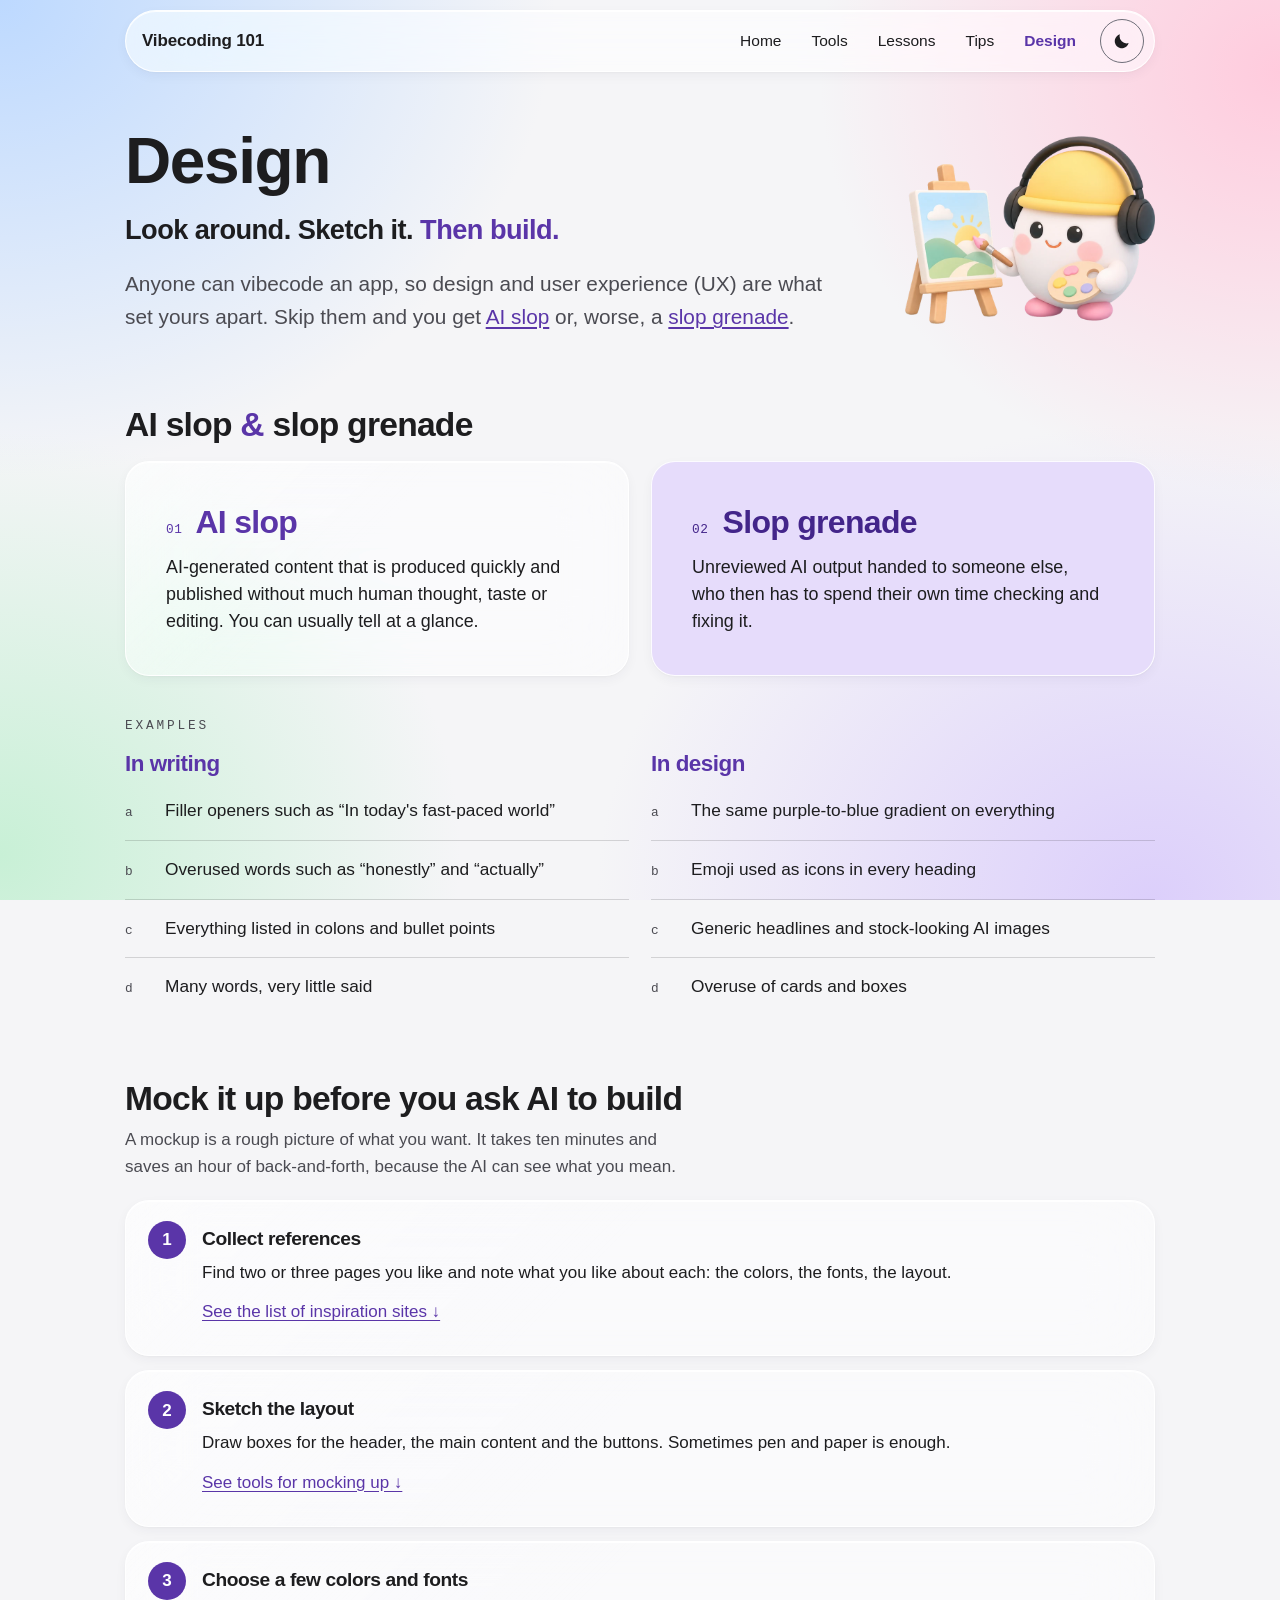
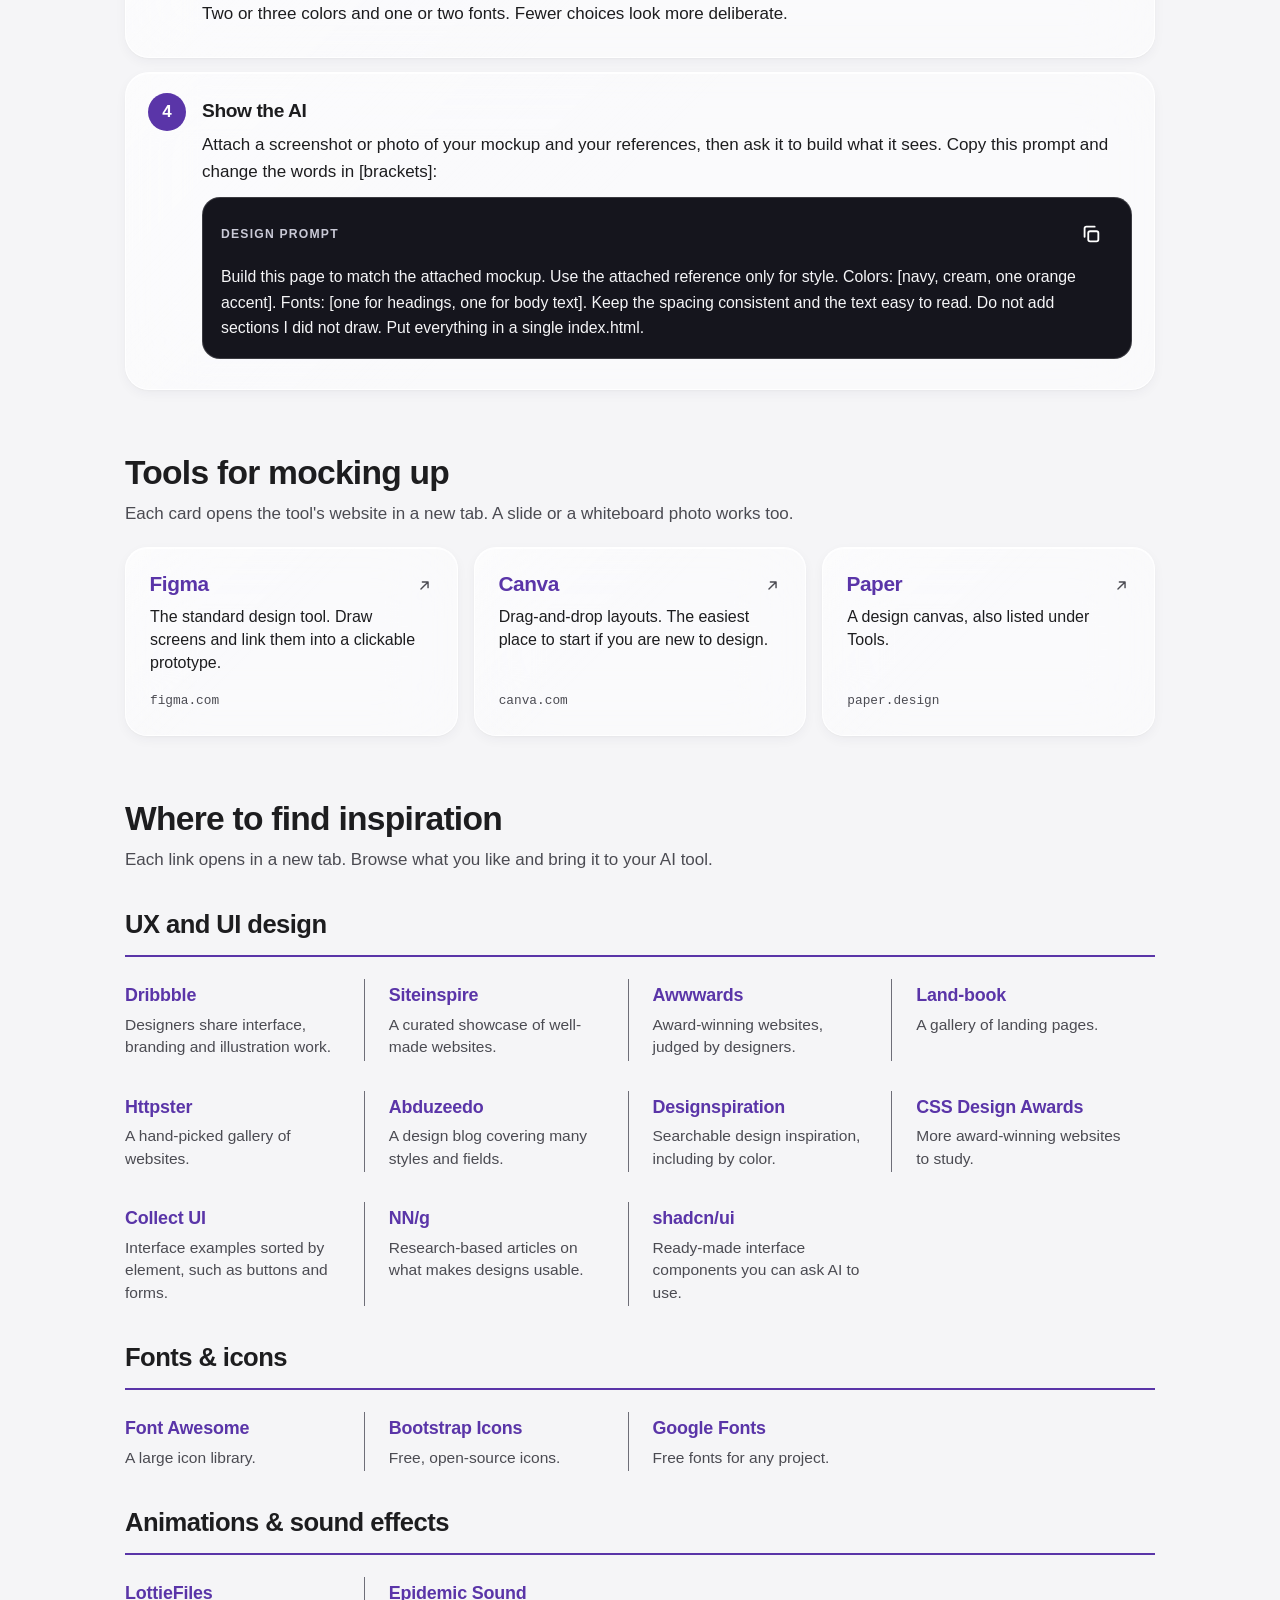
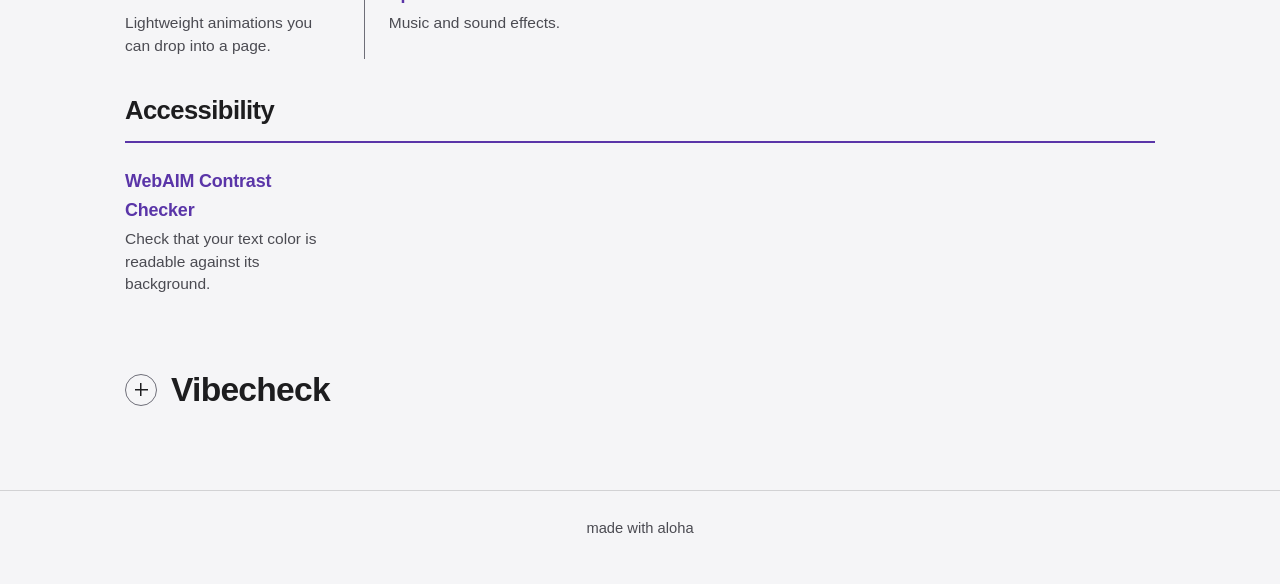
==== commit bc05663c: "Rename DIY to Lessons (Lesson 1), add Takeaways, FAQs, coming-soon example, centered plus icons - le" ====
--- a/design.html
+++ b/design.html
@@ -16,7 +16,7 @@
       document.documentElement.setAttribute('data-theme', t);
     })();
   </script>
-  <link rel="stylesheet" href="style.css?v=28">
+  <link rel="stylesheet" href="style.css?v=31">
 </head>
 <body>
   <a class="skip" href="#main">Skip to main content</a>
@@ -27,7 +27,7 @@
         <button class="menu-btn" id="menuBtn" type="button" aria-label="Menu" aria-expanded="false" aria-controls="mainNav">
           <svg viewBox="0 0 24 24" aria-hidden="true" fill="none" stroke="currentColor" stroke-width="2" stroke-linecap="round"><path d="M4 7h16M4 12h16M4 17h16"/></svg>
         </button>
-        <nav aria-label="Main" id="mainNav"><ul class="nav"><li><a href="./" title="Home"><svg class="nav-ico" viewBox="0 0 24 24" aria-hidden="true"><path d="M4 11l8-7 8 7v8a1 1 0 0 1-1 1h-4v-6H9v6H5a1 1 0 0 1-1-1z"/></svg><span class="nav-txt">Home</span></a></li><li><a href="tools" title="Tools"><svg class="nav-ico" viewBox="0 0 24 24" aria-hidden="true"><path d="M14.5 6.5a4 4 0 0 0-5.2 5.2L4 17v3h3l5.3-5.3a4 4 0 0 0 5.2-5.2l-2.6 2.6-2.4-.6-.6-2.4z"/></svg><span class="nav-txt">Tools</span></a></li><li><a href="diy" title="DIY"><svg class="nav-ico" viewBox="0 0 24 24" aria-hidden="true"><path d="M9 8l-4 4 4 4M15 8l4 4-4 4"/></svg><span class="nav-txt">DIY</span></a></li><li><a href="tips" title="Tips"><svg class="nav-ico" viewBox="0 0 24 24" aria-hidden="true"><path d="M9 18h6M10 21h4M12 3a6 6 0 0 0-3.5 10.9c.6.5 1 1.2 1 2.1h5c0-.9.4-1.6 1-2.1A6 6 0 0 0 12 3z"/></svg><span class="nav-txt">Tips</span></a></li><li><a href="design" title="Design" aria-current="page"><svg class="nav-ico" viewBox="0 0 24 24" aria-hidden="true"><path d="M4 20l1-4L16 5l3 3L8 19zM14 7l3 3"/></svg><span class="nav-txt">Design</span></a></li></ul></nav>
+        <nav aria-label="Main" id="mainNav"><ul class="nav"><li><a href="./" title="Home"><svg class="nav-ico" viewBox="0 0 24 24" aria-hidden="true"><path d="M4 11l8-7 8 7v8a1 1 0 0 1-1 1h-4v-6H9v6H5a1 1 0 0 1-1-1z"/></svg><span class="nav-txt">Home</span></a></li><li><a href="tools" title="Tools"><svg class="nav-ico" viewBox="0 0 24 24" aria-hidden="true"><path d="M14.5 6.5a4 4 0 0 0-5.2 5.2L4 17v3h3l5.3-5.3a4 4 0 0 0 5.2-5.2l-2.6 2.6-2.4-.6-.6-2.4z"/></svg><span class="nav-txt">Tools</span></a></li><li><a href="lessons" title="Lessons"><svg class="nav-ico" viewBox="0 0 24 24" aria-hidden="true"><path d="M9 8l-4 4 4 4M15 8l4 4-4 4"/></svg><span class="nav-txt">Lessons</span></a></li><li><a href="tips" title="Tips"><svg class="nav-ico" viewBox="0 0 24 24" aria-hidden="true"><path d="M9 18h6M10 21h4M12 3a6 6 0 0 0-3.5 10.9c.6.5 1 1.2 1 2.1h5c0-.9.4-1.6 1-2.1A6 6 0 0 0 12 3z"/></svg><span class="nav-txt">Tips</span></a></li><li><a href="design" title="Design" aria-current="page"><svg class="nav-ico" viewBox="0 0 24 24" aria-hidden="true"><path d="M4 20l1-4L16 5l3 3L8 19zM14 7l3 3"/></svg><span class="nav-txt">Design</span></a></li></ul></nav>
         <button class="theme" id="themeToggle" type="button" aria-label="Switch to dark mode">
           <svg class="moon" viewBox="0 0 24 24" aria-hidden="true" fill="currentColor"><path d="M20 14.5A8.5 8.5 0 0 1 9.5 4a8.5 8.5 0 1 0 10.5 10.5z"/></svg>
           <svg class="sun" viewBox="0 0 24 24" aria-hidden="true" fill="none" stroke="currentColor" stroke-width="2" stroke-linecap="round" hidden><circle cx="12" cy="12" r="4"/><path d="M12 2v2M12 20v2M2 12h2M20 12h2M5 5l1.5 1.5M17.5 17.5 19 19M19 5l-1.5 1.5M6.5 17.5 5 19"/></svg>
@@ -38,7 +38,6 @@
   <main id="main" class="wrap">
     <section class="hero" aria-labelledby="h1">
       <div>
-        <p class="eyebrow">Page 04</p>
         <h1 id="h1">Design</h1>
         <p class="tagline">Look around. Sketch it. <span class="hl">Then build.</span></p>
         <p class="lede">Anyone can vibecode an app, so design and user experience (UX) are what set yours apart. Skip them and you get <a href="https://simonwillison.net/2024/May/8/slop/" target="_blank" rel="noopener">AI slop<span class="sr-only"> (opens in a new tab)</span></a> or, worse, a <a href="https://tech.co/news/what-is-slop-grenade" target="_blank" rel="noopener">slop grenade<span class="sr-only"> (opens in a new tab)</span></a>.</p>
@@ -185,6 +184,6 @@
   <footer>
     <div class="wrap">made with aloha</div>
   </footer>
-  <script src="app.js?v=28"></script>
+  <script src="app.js?v=31"></script>
 </body>
 </html>
--- a/style.css
+++ b/style.css
@@ -354,7 +354,8 @@
 /* Collapsible Vibecheck */
 details.vibe summary { min-height: 56px; gap: 14px; }
 details.vibe summary h2 { margin: 0; }
-details.vibe summary::before { width: 32px; height: 32px; font-size: 1.2rem; }
+details.vibe summary::before { width: 32px; height: 32px; background-size: 13px 1.5px, 1.5px 13px; }
+details.vibe[open] summary::before { background-size: 13px 1.5px; }
 details.vibe .quiz { margin-top: 14px; }
 
 .plainbox { margin-top: 8px; }
@@ -427,8 +428,8 @@
 details.glass { padding: 4px 22px; }
 details summary { min-height: 48px; display: flex; align-items: center; font-weight: 650; cursor: pointer; list-style: none; gap: 10px; }
 details summary::-webkit-details-marker { display: none; }
-details summary::before { content: "+"; flex: none; width: 26px; height: 26px; border-radius: 50%; border: 1px solid var(--control-border); display: grid; place-items: center; font-weight: 600; line-height: 1; }
-details[open] summary::before { content: "\2212"; }
+details summary::before { content: ""; flex: none; width: 26px; height: 26px; border-radius: 50%; border: 1px solid var(--control-border); background: linear-gradient(currentColor, currentColor) center / 11px 1.5px no-repeat, linear-gradient(currentColor, currentColor) center / 1.5px 11px no-repeat; }
+details[open] summary::before { background: linear-gradient(currentColor, currentColor) center / 11px 1.5px no-repeat; }
 details .inner { padding: 0 0 16px 36px; color: var(--muted); }
 details .inner p:last-child, details .inner ul:last-child { margin-bottom: 0; }
 .stack { display: grid; gap: 10px; }
@@ -524,3 +525,36 @@
 a.glass:hover, .opt:hover, label.filter:hover, details.glass > summary:hover { background-color: var(--glass-hover); }
 .opt:hover { background: var(--glass-hover); }
 a.glass:hover { transform: translateY(-2px); }
+
+/* Home ideas: one quiet row per idea, example revealed on request */
+.idea-list { list-style: none; margin: 0; padding: 0; border-bottom: 1px solid var(--hairline); }
+.idea-list > li { border-top: 1px solid var(--hairline); }
+.idea-row { display: grid; grid-template-columns: 44px minmax(0, 260px) minmax(0, 1fr) auto; align-items: baseline; column-gap: 20px; padding: 20px 0; min-height: 0; }
+.idea-list summary.idea-row { cursor: pointer; list-style: none; font-weight: inherit; }
+.idea-list summary.idea-row::before { content: none; }
+.idea-list summary.idea-row:hover h3 { color: var(--accent); }
+.idea-row .idea-n { margin: 0; }
+.idea-row h3 { margin: 0; font-size: 1.15rem; }
+.idea-row p { margin: 0; color: var(--muted); }
+.idea-more { display: inline-grid; place-items: center; width: 28px; height: 28px; align-self: center; color: var(--muted); }
+.idea-more svg { width: 20px; height: 20px; fill: none; stroke: currentColor; stroke-width: 1.8; stroke-linecap: round; stroke-linejoin: round; transition: transform 0.2s ease; }
+details[open] > summary .idea-more svg { transform: rotate(180deg); }
+.idea-list summary.idea-row:hover .idea-more { color: var(--accent); }
+.idea-ex { padding: 4px 0 28px 64px; }
+.idea-ex .flowline { max-width: 760px; margin-top: 4px; }
+.idea-ex .vgrid li { padding: 2px 20px 2px 24px; }
+.idea-ex .vgrid a { font-size: 1.02rem; }
+.idea-ex .vgrid span { font-size: 0.94rem; }
+@media (max-width: 760px) {
+  .idea-row { grid-template-columns: 34px minmax(0, 1fr) auto; row-gap: 4px; column-gap: 12px; padding: 16px 0; }
+  .idea-row p { grid-column: 2 / -1; grid-row: 2; }
+  .idea-more { grid-column: 3; grid-row: 1; }
+  .idea-ex { padding: 2px 0 22px 0; }
+  .idea-ex .vgrid, .idea-ex .vgrid.three { grid-template-columns: 1fr; row-gap: 14px; }
+}
+
+.takeaways { padding: 6px 0 0 46px; }
+.takeaways .plain { margin: 6px 0 14px; }
+.takeaways .up-next { margin: 0; color: var(--muted); }
+.soon { margin: 0; color: var(--muted); font-style: italic; }
+@media (max-width: 760px) { .takeaways { padding-left: 0; } }
